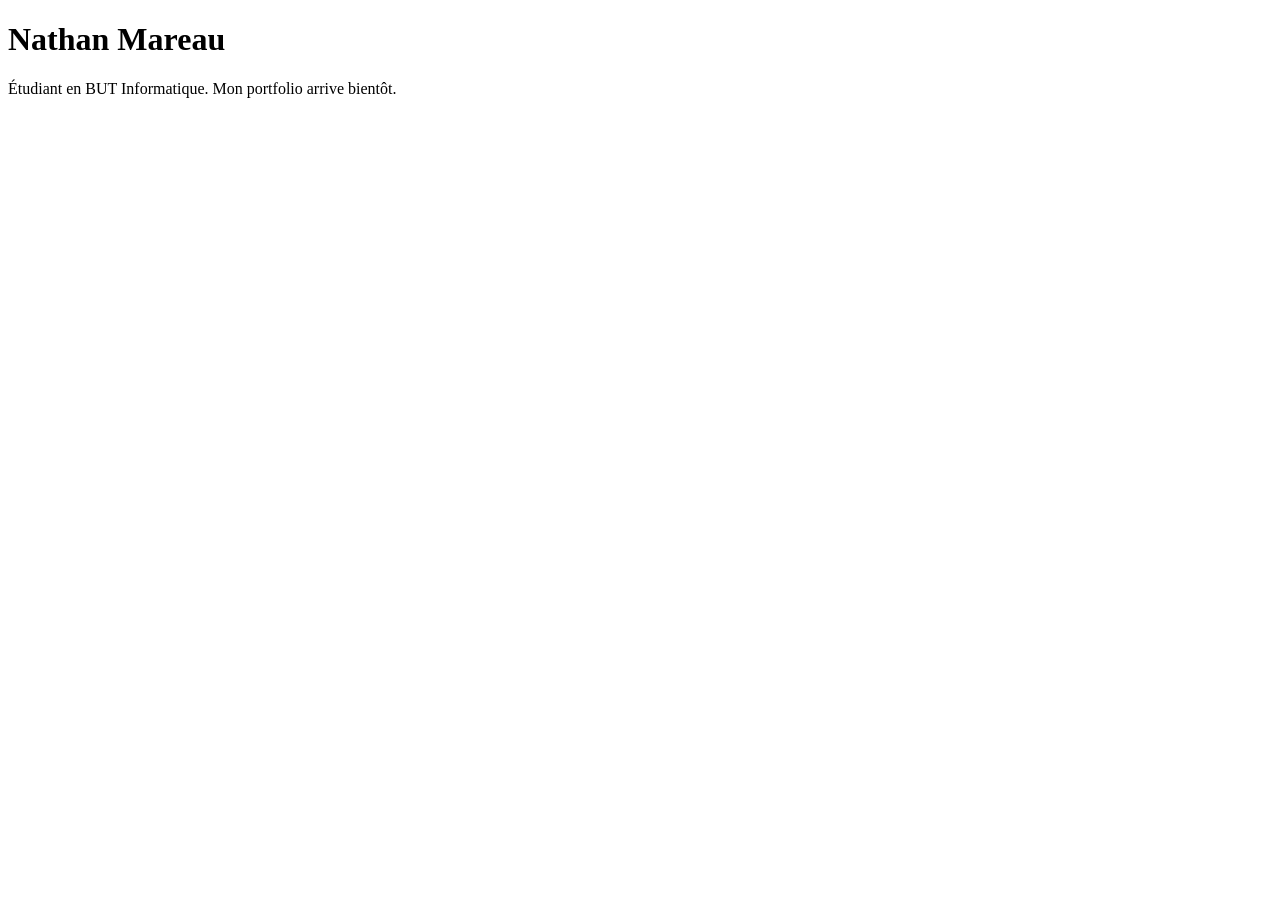
==== index.html @ bc5dae07 "Ajout de la page d'accueil" ====
<!DOCTYPE html>
<html lang="fr">
<head>
    <meta charset="UTF-8">
    <meta name="viewport" content="width=device-width, initial-scale=1.0">
    <title>Nathan Mareau - Portfolio</title>
</head>
<body>
<h1>Nathan Mareau</h1>
<p>Étudiant en BUT Informatique. Mon portfolio arrive bientôt.</p>
</body>
</html>
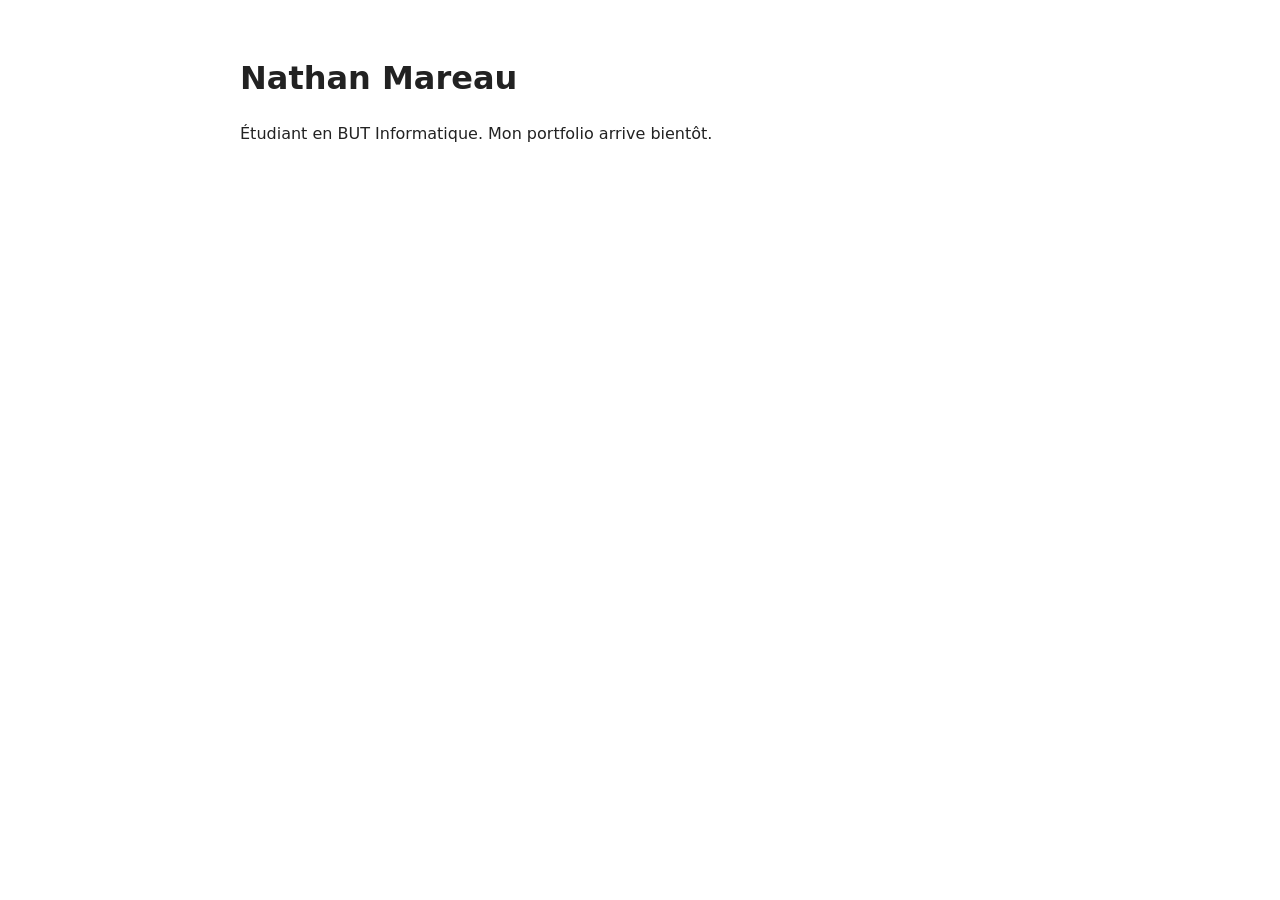
==== commit 34cd670b: "ajout du style" ====
--- a/index.html
+++ b/index.html
@@ -1,5 +1,6 @@
 <!DOCTYPE html>
 <html lang="fr">
+<link rel="stylesheet" href="style.css">
 <head>
     <meta charset="UTF-8">
     <meta name="viewport" content="width=device-width, initial-scale=1.0">
--- a/style.css
+++ b/style.css
@@ -0,0 +1,12 @@
+body {
+    font-family: system-ui, sans-serif;
+    max-width: 800px;
+    margin: 0 auto;
+    padding: 2rem;
+    line-height: 1.6;
+    color: #222;
+}
+
+h1 {
+    margin-bottom: 0.25rem;
+}
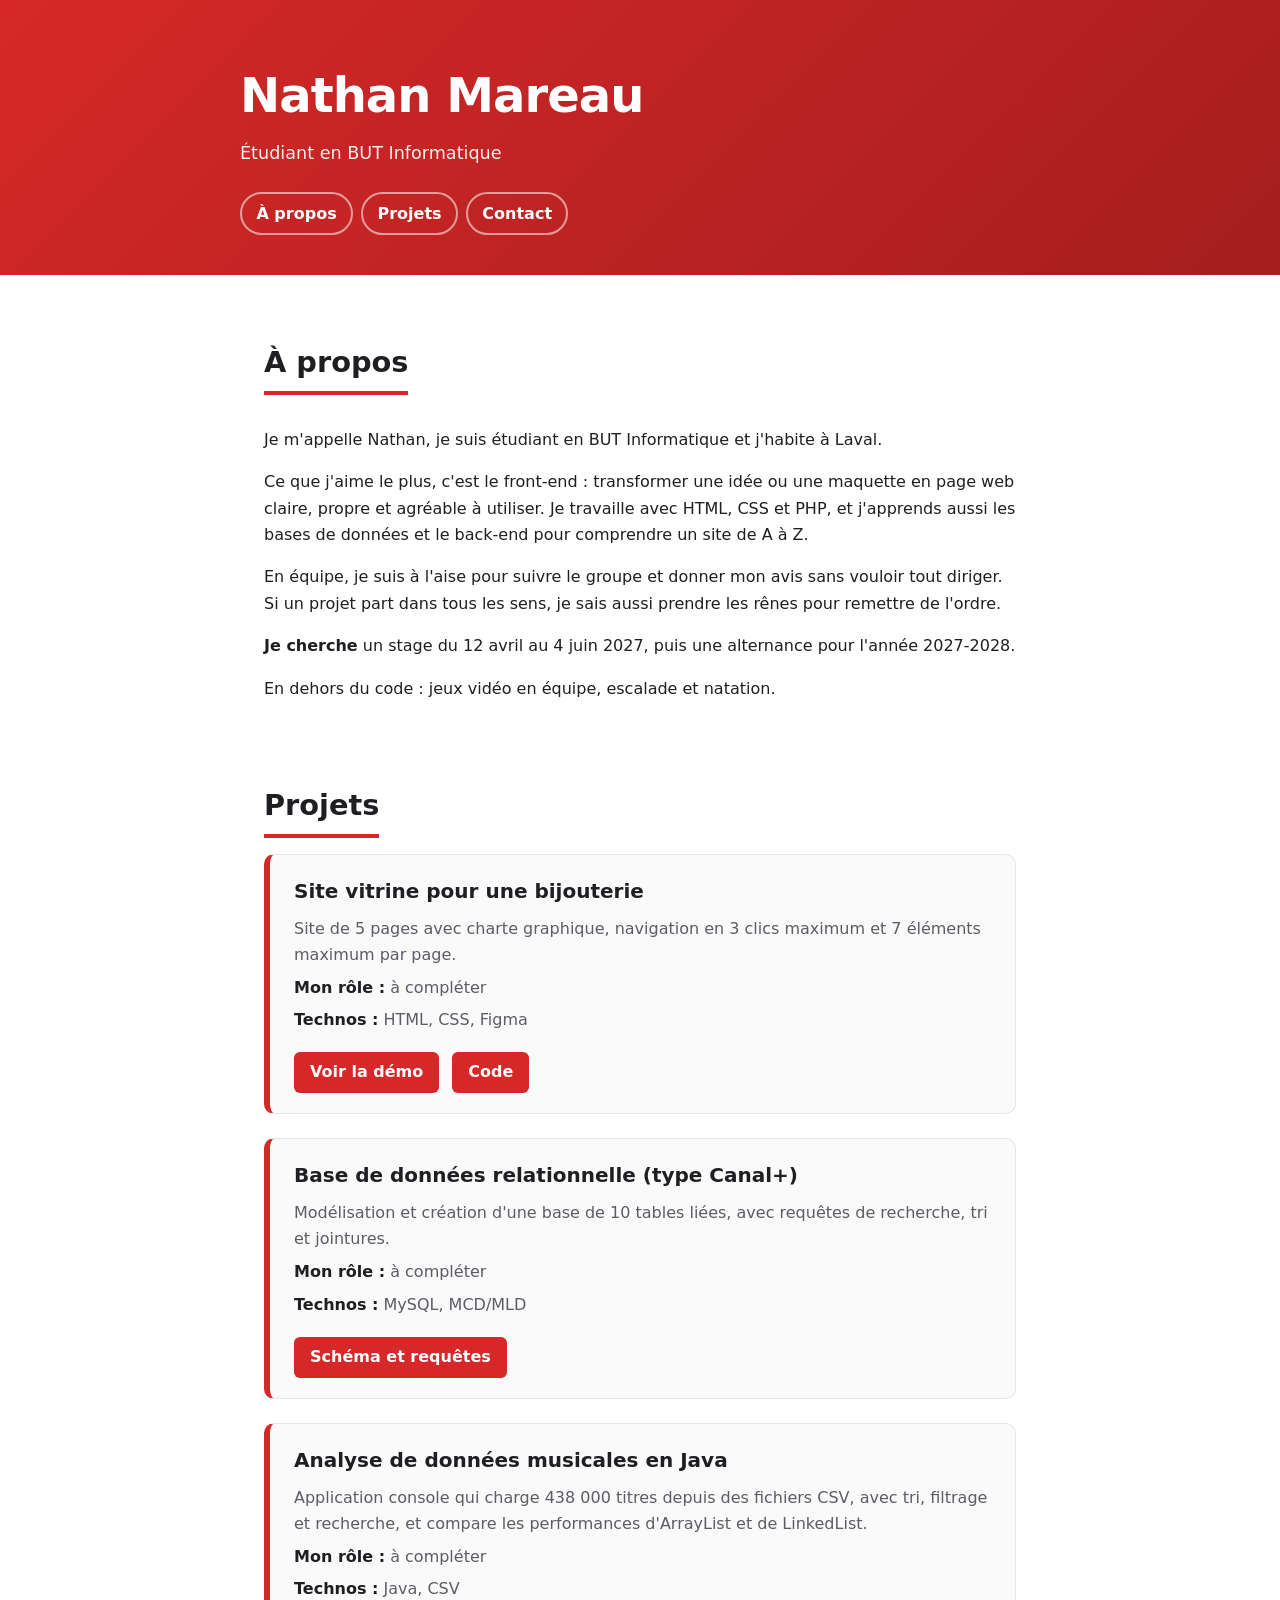
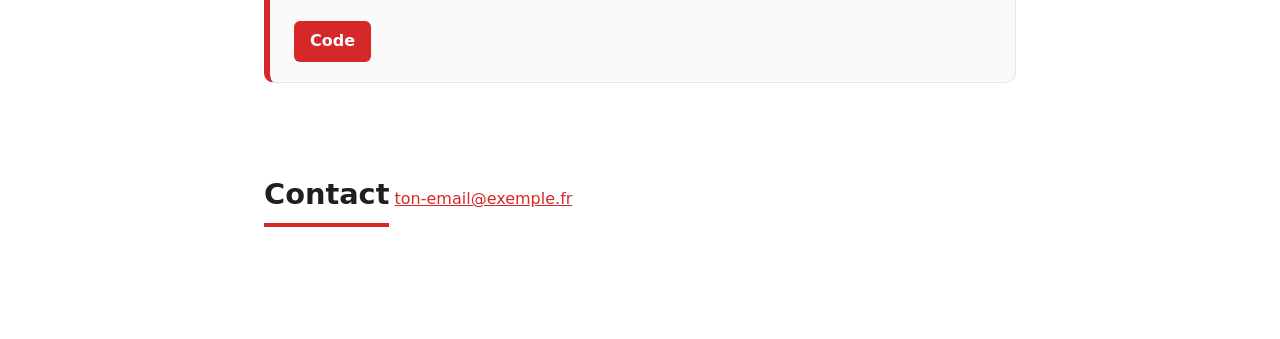
==== commit 8366bcc4: "renouveau de la page" ====
--- a/index.html
+++ b/index.html
@@ -7,7 +7,76 @@
     <title>Nathan Mareau - Portfolio</title>
 </head>
 <body>
-<h1>Nathan Mareau</h1>
-<p>Étudiant en BUT Informatique. Mon portfolio arrive bientôt.</p>
+<header>
+    <h1>Nathan Mareau</h1>
+    <p>Étudiant en BUT Informatique</p>
+    <nav>
+        <a href="#about">À propos</a>
+        <a href="#projets">Projets</a>
+        <a href="#contact">Contact</a>
+    </nav>
+</header>
+
+<main>
+    <section id="about">
+        <h2>À propos</h2>
+        <p>
+            Je m'appelle Nathan, je suis étudiant en BUT Informatique et j'habite
+            à Laval.
+        </p>
+        <p>
+            Ce que j'aime le plus, c'est le front-end : transformer une idée ou une
+            maquette en page web claire, propre et agréable à utiliser. Je travaille
+            avec HTML, CSS et PHP, et j'apprends aussi les bases de données et le
+            back-end pour comprendre un site de A à Z.
+        </p>
+        <p>
+            En équipe, je suis à l'aise pour suivre le groupe et donner mon avis sans
+            vouloir tout diriger. Si un projet part dans tous les sens, je sais aussi
+            prendre les rênes pour remettre de l'ordre.
+        </p>
+        <p>
+            <strong>Je cherche</strong> un stage du 12 avril au 4 juin 2027, puis une
+            alternance pour l'année 2027-2028.
+        </p>
+        <p>
+            En dehors du code : jeux vidéo en équipe, escalade et natation.
+        </p>
+    </section>
+
+    <section id="projets">
+        <h2>Projets</h2>
+
+        <article class="projet">
+            <h3>Site vitrine pour une bijouterie</h3>
+            <p>Site de 5 pages avec charte graphique, navigation en 3 clics maximum et 7 éléments maximum par page.</p>
+            <p><strong>Mon rôle :</strong> à compléter</p>
+            <p><strong>Technos :</strong> HTML, CSS, Figma</p>
+            <a href="LIEN_DEMO">Voir la démo</a>
+            <a href="LIEN_GITHUB">Code</a>
+        </article>
+
+        <article class="projet">
+            <h3>Base de données relationnelle (type Canal+)</h3>
+            <p>Modélisation et création d'une base de 10 tables liées, avec requêtes de recherche, tri et jointures.</p>
+            <p><strong>Mon rôle :</strong> à compléter</p>
+            <p><strong>Technos :</strong> MySQL, MCD/MLD</p>
+            <a href="LIEN_GITHUB">Schéma et requêtes</a>
+        </article>
+
+        <article class="projet">
+            <h3>Analyse de données musicales en Java</h3>
+            <p>Application console qui charge 438 000 titres depuis des fichiers CSV, avec tri, filtrage et recherche, et compare les performances d'ArrayList et de LinkedList.</p>
+            <p><strong>Mon rôle :</strong> à compléter</p>
+            <p><strong>Technos :</strong> Java, CSV</p>
+            <a href="LIEN_GITHUB">Code</a>
+        </article>
+    </section>
+
+    <section id="contact">
+        <h2>Contact</h2>
+        <a href="mailto:ton-email@exemple.fr">ton-email@exemple.fr</a>
+    </section>
+</main>
 </body>
 </html>
--- a/style.css
+++ b/style.css
@@ -1,12 +1,143 @@
+:root {
+    --rouge: #d62828;
+    --rouge-fonce: #a61e1e;
+    --rouge-clair: #fde8e8;
+    --texte: #1f1f23;
+    --texte-doux: #5c5c66;
+    --fond: #ffffff;
+    --fond-carte: #fafafa;
+    --bordure: #e5e5ea;
+}
+
+@media (prefers-color-scheme: dark) {
+    :root {
+        --rouge: #ef4444;
+        --rouge-fonce: #dc2626;
+        --rouge-clair: #3a1a1a;
+        --texte: #f2f2f5;
+        --texte-doux: #a8a8b3;
+        --fond: #141416;
+        --fond-carte: #1c1c20;
+        --bordure: #2e2e34;
+    }
+}
+
+* { box-sizing: border-box; }
+
+html { scroll-behavior: smooth; }
+
 body {
-    font-family: system-ui, sans-serif;
+    margin: 0;
+    font-family: system-ui, -apple-system, "Segoe UI", sans-serif;
+    line-height: 1.65;
+    color: var(--texte);
+    background: var(--fond);
+}
+
+/* ---------- En-tête ---------- */
+header {
+    background: linear-gradient(135deg, var(--rouge), var(--rouge-fonce));
+    color: #fff;
+    padding: 3.5rem max(1.5rem, calc((100% - 800px) / 2)) 2.5rem;
+}
+
+header h1 {
+    margin: 0 0 0.25rem;
+    font-size: clamp(2rem, 6vw, 3rem);
+    letter-spacing: -0.02em;
+}
+
+header p {
+    margin: 0 0 1.5rem;
+    font-size: 1.1rem;
+    opacity: 0.92;
+}
+
+nav { display: flex; flex-wrap: wrap; gap: 0.5rem; }
+
+nav a {
+    color: #fff;
+    text-decoration: none;
+    font-weight: 600;
+    padding: 0.4rem 0.9rem;
+    border: 2px solid rgba(255, 255, 255, 0.55);
+    border-radius: 999px;
+    transition: background 0.2s, color 0.2s;
+}
+
+nav a:hover,
+nav a:focus-visible {
+    background: #fff;
+    color: var(--rouge-fonce);
+}
+
+/* ---------- Contenu ---------- */
+main {
     max-width: 800px;
     margin: 0 auto;
-    padding: 2rem;
-    line-height: 1.6;
-    color: #222;
+    padding: 2rem 1.5rem 4rem;
 }
 
-h1 {
-    margin-bottom: 0.25rem;
+section { padding: 2rem 0; scroll-margin-top: 1rem; }
+
+h2 {
+    display: inline-block;
+    margin: 0 0 1rem;
+    font-size: 1.8rem;
+    padding-bottom: 0.25rem;
+    border-bottom: 4px solid var(--rouge);
+}
+
+h3 { margin: 0 0 0.5rem; font-size: 1.25rem; }
+
+a { color: var(--rouge); }
+a:hover { color: var(--rouge-fonce); }
+
+:focus-visible {
+    outline: 3px solid var(--rouge);
+    outline-offset: 3px;
+}
+
+/* ---------- Cartes projets ---------- */
+.projet {
+    background: var(--fond-carte);
+    border: 1px solid var(--bordure);
+    border-left: 6px solid var(--rouge);
+    border-radius: 10px;
+    padding: 1.25rem 1.5rem;
+    margin-bottom: 1.5rem;
+    transition: transform 0.2s, box-shadow 0.2s;
+}
+
+.projet:hover {
+    transform: translateY(-3px);
+    box-shadow: 0 8px 24px rgba(214, 40, 40, 0.15);
+}
+
+.projet p { margin: 0.4rem 0; color: var(--texte-doux); }
+.projet strong { color: var(--texte); }
+
+.projet a {
+    display: inline-block;
+    margin: 0.75rem 0.5rem 0 0;
+    padding: 0.45rem 1rem;
+    background: var(--rouge);
+    color: #fff;
+    text-decoration: none;
+    font-weight: 600;
+    border-radius: 6px;
+    transition: background 0.2s;
+}
+
+.projet a:hover { background: var(--rouge-fonce); color: #fff; }
+
+/* ---------- Mobile ---------- */
+@media (max-width: 480px) {
+    header { padding-top: 2.5rem; }
+    .projet { padding: 1rem; }
+}
+
+@media (prefers-reduced-motion: reduce) {
+    html { scroll-behavior: auto; }
+    * { transition: none !important; }
 }
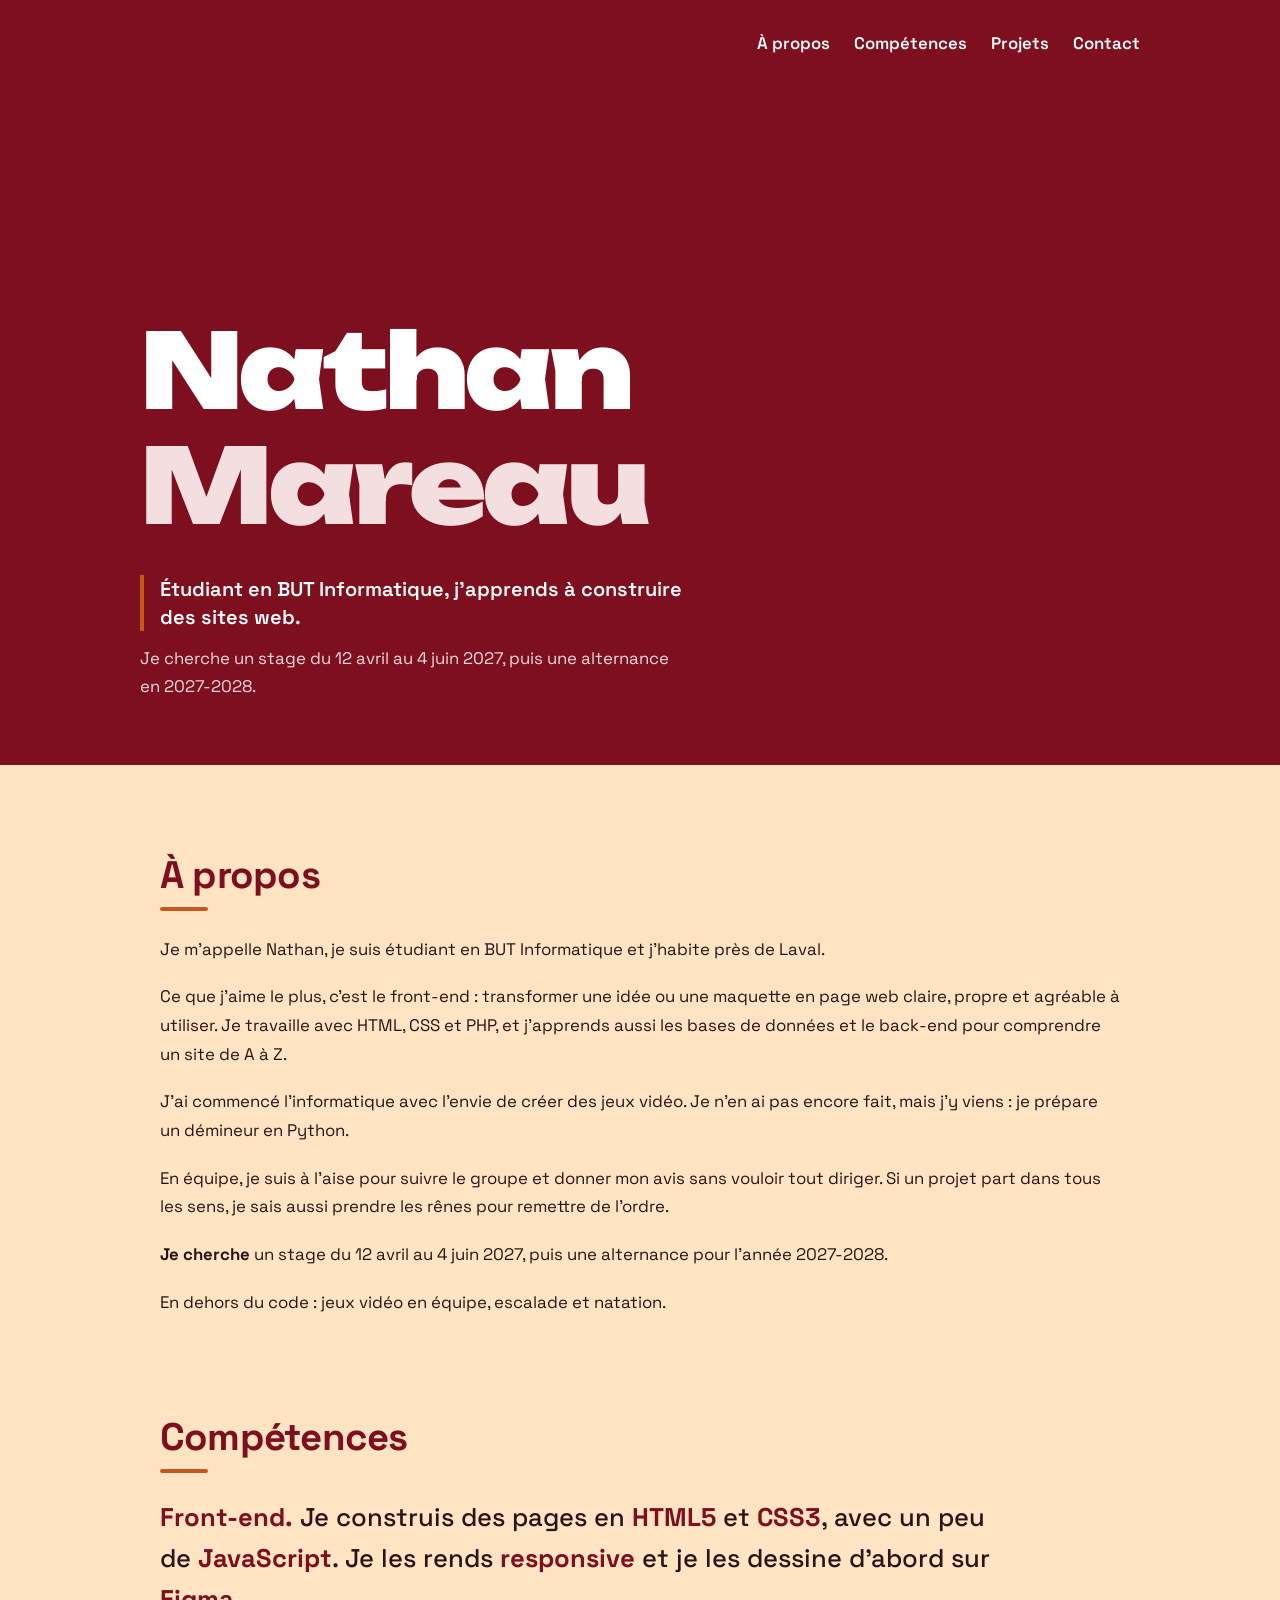
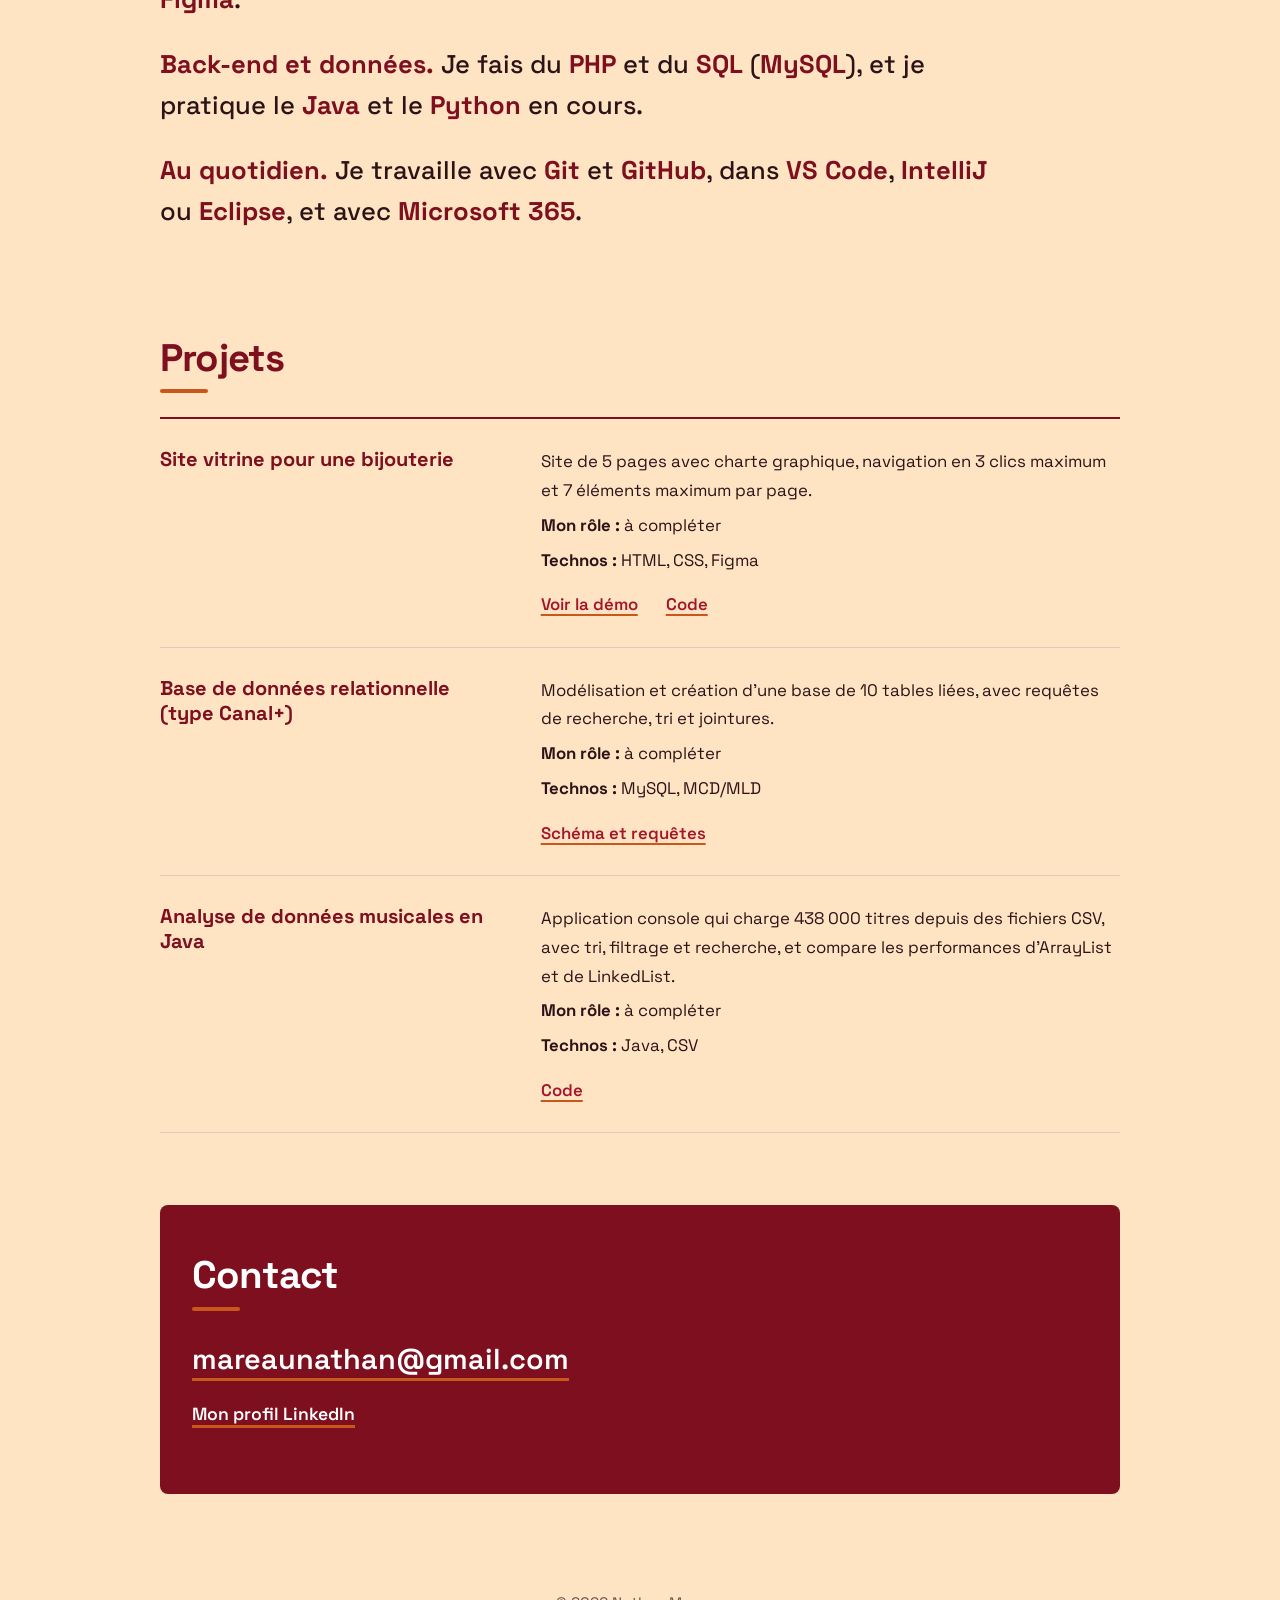
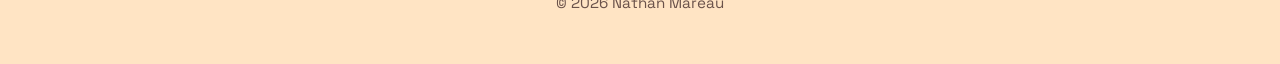
==== commit bb299fe6: "style ok" ====
--- a/index.html
+++ b/index.html
@@ -1,20 +1,33 @@
 <!DOCTYPE html>
 <html lang="fr">
-<link rel="stylesheet" href="style.css">
 <head>
     <meta charset="UTF-8">
     <meta name="viewport" content="width=device-width, initial-scale=1.0">
     <title>Nathan Mareau - Portfolio</title>
+    <meta name="description" content="Portfolio de Nathan Mareau, étudiant en BUT Informatique et futur intégrateur web.">
+    <link rel="preconnect" href="https://fonts.googleapis.com">
+    <link rel="preconnect" href="https://fonts.gstatic.com" crossorigin>
+    <link href="https://fonts.googleapis.com/css2?family=Space+Grotesk:wght@400;600;700&family=Unbounded:wght@900&display=swap" rel="stylesheet">
+    <link rel="stylesheet" href="style.css">
 </head>
 <body>
+<div class="xp" aria-hidden="true"></div>
+
 <header>
-    <h1>Nathan Mareau</h1>
-    <p>Étudiant en BUT Informatique</p>
     <nav>
         <a href="#about">À propos</a>
+        <a href="#competences">Compétences</a>
         <a href="#projets">Projets</a>
         <a href="#contact">Contact</a>
     </nav>
+    <div class="accueil">
+        <h1>
+            <span class="ligne"><span>Nathan</span></span>
+            <span class="ligne nom"><span>Mareau</span></span>
+        </h1>
+        <p class="metier">Étudiant en BUT Informatique, j'apprends à construire des sites web.</p>
+        <p class="cherche">Je cherche un stage du 12 avril au 4 juin 2027, puis une alternance en 2027-2028.</p>
+    </div>
 </header>
 
 <main>
@@ -22,13 +35,17 @@
         <h2>À propos</h2>
         <p>
             Je m'appelle Nathan, je suis étudiant en BUT Informatique et j'habite
-            à Laval.
+            près de Laval.
         </p>
         <p>
             Ce que j'aime le plus, c'est le front-end : transformer une idée ou une
             maquette en page web claire, propre et agréable à utiliser. Je travaille
             avec HTML, CSS et PHP, et j'apprends aussi les bases de données et le
             back-end pour comprendre un site de A à Z.
+        </p>
+        <p>
+            J'ai commencé l'informatique avec l'envie de créer des jeux vidéo. Je n'en
+            ai pas encore fait, mais j'y viens : je prépare un démineur en Python.
         </p>
         <p>
             En équipe, je suis à l'aise pour suivre le groupe et donner mon avis sans
@@ -39,44 +56,63 @@
             <strong>Je cherche</strong> un stage du 12 avril au 4 juin 2027, puis une
             alternance pour l'année 2027-2028.
         </p>
-        <p>
-            En dehors du code : jeux vidéo en équipe, escalade et natation.
-        </p>
+        <p>En dehors du code : jeux vidéo en équipe, escalade et natation.</p>
+    </section>
+
+    <section id="competences">
+        <h2>Compétences</h2>
+        <div class="competences">
+            <p><strong>Front-end.</strong> Je construis des pages en <strong>HTML5</strong> et <strong>CSS3</strong>, avec un peu de <strong>JavaScript</strong>. Je les rends <strong>responsive</strong> et je les dessine d'abord sur <strong>Figma</strong>.</p>
+            <p><strong>Back-end et données.</strong> Je fais du <strong>PHP</strong> et du <strong>SQL</strong> (<strong>MySQL</strong>), et je pratique le <strong>Java</strong> et le <strong>Python</strong> en cours.</p>
+            <p><strong>Au quotidien.</strong> Je travaille avec <strong>Git</strong> et <strong>GitHub</strong>, dans <strong>VS Code</strong>, <strong>IntelliJ</strong> ou <strong>Eclipse</strong>, et avec <strong>Microsoft 365</strong>.</p>
+        </div>
     </section>
 
     <section id="projets">
         <h2>Projets</h2>
+        <div class="grille">
+            <article class="projet">
+                <h3>Site vitrine pour une bijouterie</h3>
+                <p>Site de 5 pages avec charte graphique, navigation en 3 clics maximum et 7 éléments maximum par page.</p>
+                <p><strong>Mon rôle :</strong> à compléter</p>
+                <p><strong>Technos :</strong> HTML, CSS, Figma</p>
+                <div class="liens">
+                    <a href="LIEN_DEMO">Voir la démo</a>
+                    <a href="LIEN_GITHUB">Code</a>
+                </div>
+            </article>
 
-        <article class="projet">
-            <h3>Site vitrine pour une bijouterie</h3>
-            <p>Site de 5 pages avec charte graphique, navigation en 3 clics maximum et 7 éléments maximum par page.</p>
-            <p><strong>Mon rôle :</strong> à compléter</p>
-            <p><strong>Technos :</strong> HTML, CSS, Figma</p>
-            <a href="LIEN_DEMO">Voir la démo</a>
-            <a href="LIEN_GITHUB">Code</a>
-        </article>
+            <article class="projet">
+                <h3>Base de données relationnelle (type Canal+)</h3>
+                <p>Modélisation et création d'une base de 10 tables liées, avec requêtes de recherche, tri et jointures.</p>
+                <p><strong>Mon rôle :</strong> à compléter</p>
+                <p><strong>Technos :</strong> MySQL, MCD/MLD</p>
+                <div class="liens">
+                    <a href="LIEN_GITHUB">Schéma et requêtes</a>
+                </div>
+            </article>
 
-        <article class="projet">
-            <h3>Base de données relationnelle (type Canal+)</h3>
-            <p>Modélisation et création d'une base de 10 tables liées, avec requêtes de recherche, tri et jointures.</p>
-            <p><strong>Mon rôle :</strong> à compléter</p>
-            <p><strong>Technos :</strong> MySQL, MCD/MLD</p>
-            <a href="LIEN_GITHUB">Schéma et requêtes</a>
-        </article>
-
-        <article class="projet">
-            <h3>Analyse de données musicales en Java</h3>
-            <p>Application console qui charge 438 000 titres depuis des fichiers CSV, avec tri, filtrage et recherche, et compare les performances d'ArrayList et de LinkedList.</p>
-            <p><strong>Mon rôle :</strong> à compléter</p>
-            <p><strong>Technos :</strong> Java, CSV</p>
-            <a href="LIEN_GITHUB">Code</a>
-        </article>
+            <article class="projet">
+                <h3>Analyse de données musicales en Java</h3>
+                <p>Application console qui charge 438 000 titres depuis des fichiers CSV, avec tri, filtrage et recherche, et compare les performances d'ArrayList et de LinkedList.</p>
+                <p><strong>Mon rôle :</strong> à compléter</p>
+                <p><strong>Technos :</strong> Java, CSV</p>
+                <div class="liens">
+                    <a href="LIEN_GITHUB">Code</a>
+                </div>
+            </article>
+        </div>
     </section>
 
     <section id="contact">
         <h2>Contact</h2>
-        <a href="mailto:ton-email@exemple.fr">ton-email@exemple.fr</a>
+        <p><a href="mailto:mareaunathan@gmail.com">mareaunathan@gmail.com</a></p>
+        <p class="reseau"><a href="https://www.linkedin.com/in/TON-PROFIL">Mon profil LinkedIn</a></p>
     </section>
 </main>
+
+<footer>© 2026 Nathan Mareau</footer>
+
+<script src="script.js"></script>
 </body>
 </html>
--- a/style.css
+++ b/style.css
@@ -1,143 +1,164 @@
 :root {
-    --rouge: #d62828;
-    --rouge-fonce: #a61e1e;
-    --rouge-clair: #fde8e8;
-    --texte: #1f1f23;
-    --texte-doux: #5c5c66;
-    --fond: #ffffff;
-    --fond-carte: #fafafa;
-    --bordure: #e5e5ea;
+    --bordeaux: #7d0f1f;
+    --rouge: #a3162a;
+    --orange: #c8571b;
+    --rose: #f4dfe0;
+    --surlignage: rgba(163, 22, 42, 0.18);
+    --pale: #fbf3f3;
+    --texte: #2b1417;
+    --ligne: #e2c8b6;
+    --titre: "Unbounded", "Arial Black", system-ui, sans-serif;
+    --corps: "Space Grotesk", system-ui, sans-serif;
 }
 
-@media (prefers-color-scheme: dark) {
-    :root {
-        --rouge: #ef4444;
-        --rouge-fonce: #dc2626;
-        --rouge-clair: #3a1a1a;
-        --texte: #f2f2f5;
-        --texte-doux: #a8a8b3;
-        --fond: #141416;
-        --fond-carte: #1c1c20;
-        --bordure: #2e2e34;
-    }
-}
-
-* { box-sizing: border-box; }
+* { box-sizing: border-box; margin: 0; padding: 0; }
 
 html { scroll-behavior: smooth; }
 
 body {
-    margin: 0;
-    font-family: system-ui, -apple-system, "Segoe UI", sans-serif;
-    line-height: 1.65;
+    font-family: var(--corps);
+    font-size: 1.05rem;
+    line-height: 1.7;
     color: var(--texte);
-    background: var(--fond);
+    background: bisque;
 }
 
-/* ---------- En-tête ---------- */
-header {
-    background: linear-gradient(135deg, var(--rouge), var(--rouge-fonce));
-    color: #fff;
-    padding: 3.5rem max(1.5rem, calc((100% - 800px) / 2)) 2.5rem;
+a { color: var(--rouge); font-weight: 600; }
+
+:focus-visible { outline: 3px solid var(--rouge); outline-offset: 3px; }
+header :focus-visible, #contact :focus-visible { outline-color: #fff; }
+
+.xp {
+    position: fixed; top: 0; left: 0; z-index: 20;
+    height: 4px; width: 0;
+    background: var(--orange);
 }
 
-header h1 {
-    margin: 0 0 0.25rem;
-    font-size: clamp(2rem, 6vw, 3rem);
-    letter-spacing: -0.02em;
+/* En-tête */
+header {
+    min-height: 85svh;
+    display: flex; flex-direction: column;
+    padding: 1.5rem max(1.25rem, calc((100% - 1000px) / 2)) 4rem;
+    background: var(--bordeaux);
+    color: #fff;
 }
 
-header p {
-    margin: 0 0 1.5rem;
-    font-size: 1.1rem;
-    opacity: 0.92;
+nav { display: flex; flex-wrap: wrap; justify-content: flex-end; gap: 1.5rem; }
+
+header nav a {
+    color: #fff; text-decoration: none; font-weight: 600;
+    padding: 0.3rem 0;
+    border-bottom: 2px solid transparent;
+    transition: border-color 0.2s;
+}
+header nav a:hover { border-bottom-color: var(--orange); }
+
+.accueil { margin-top: auto; }
+
+h1 {
+    font-family: var(--titre); font-weight: 900;
+    font-size: clamp(2.6rem, 10vw, 6.5rem);
+    line-height: 1; letter-spacing: -0.04em;
+    margin-bottom: 1.75rem;
+}
+.ligne { display: block; overflow: hidden; padding-bottom: 0.1em; }
+.ligne span { display: block; animation: monte 0.9s cubic-bezier(0.2, 0.8, 0.2, 1) both; }
+.nom span { color: var(--rose); animation-delay: 0.15s; }
+@keyframes monte { from { transform: translateY(105%); } }
+
+.metier, .cherche { max-width: 34rem; animation: apparait 0.8s 0.6s both; }
+.metier {
+    font-size: 1.25rem; font-weight: 600; line-height: 1.4;
+    padding-left: 1rem; border-left: 4px solid var(--orange);
+}
+.cherche { margin-top: 0.8rem; opacity: 0.85; }
+@keyframes apparait { from { opacity: 0; transform: translateY(10px); } }
+
+/* Contenu */
+main { max-width: 1000px; margin: 0 auto; padding: 3rem 1.25rem 2rem; }
+section { padding: 2.5rem 0; }
+
+h2 {
+    font-weight: 700;
+    font-size: clamp(1.8rem, 4.5vw, 2.4rem);
+    line-height: 1.15; letter-spacing: -0.02em;
+    color: var(--bordeaux);
+    margin-bottom: 1.5rem;
+}
+h2::after {
+    content: ""; display: block; width: 3rem; height: 4px; margin-top: 0.6rem;
+    border-radius: 2px; background: var(--orange);
 }
 
-nav { display: flex; flex-wrap: wrap; gap: 0.5rem; }
+#about p { max-width: 60rem; margin-bottom: 1.2rem; weight: 30px }
+/*#about p:first-of-type { font-size: 1.3rem; font-weight: 600; line-height: 1.5; }*/
+/*#about strong { box-shadow: inset 0 -0.4em 0 var(--surlignage); }*/
 
-nav a {
-    color: #fff;
-    text-decoration: none;
-    font-weight: 600;
-    padding: 0.4rem 0.9rem;
-    border: 2px solid rgba(255, 255, 255, 0.55);
-    border-radius: 999px;
-    transition: background 0.2s, color 0.2s;
+/* Compétences : trois phrases */
+.competences { max-width: 53rem; }
+.competences p {
+    font-size: clamp(1.2rem, 2.6vw, 1.6rem);
+    font-weight: 500; line-height: 1.6;
+    margin-bottom: 1.5rem;
+}
+.competences strong {
+    color: var(--bordeaux); font-weight: 700;
 }
 
-nav a:hover,
-nav a:focus-visible {
-    background: #fff;
-    color: var(--rouge-fonce);
+/* Projets : une liste en lignes, sans boîtes */
+.grille { border-top: 2px solid var(--bordeaux); }
+.projet {
+    display: grid; gap: 0.4rem 2.5rem;
+    grid-template-columns: minmax(0, 1fr) minmax(0, 1.7fr);
+    padding: 1.75rem 0;
+    border-bottom: 1px solid var(--ligne);
+}
+.projet h3 {
+    grid-column: 1; grid-row: 1 / span 4;
+    font-size: 1.25rem; line-height: 1.25; color: var(--bordeaux);
+    transition: color 0.2s;
+}
+.projet:hover h3 { color: var(--rouge); }
+.projet p, .liens { grid-column: 2; margin: 0; }
+.liens { margin-top: 0.6rem; }
+.liens a {
+    margin-right: 1.5rem;
+    text-decoration: underline; text-decoration-thickness: 2px;
+    text-underline-offset: 0.25em; text-decoration-color: var(--orange);
+}
+.liens a:hover { color: var(--bordeaux); }
+
+/* Contact */
+#contact {
+    margin: 2rem 0; padding: 3rem 2rem;
+    background: var(--bordeaux); color: #fff;
+    border-radius: 8px;
+}
+#contact h2 { color: #fff; }
+#contact p { margin-bottom: 1rem; }
+#contact a {
+    color: #fff; font-size: clamp(1.1rem, 4vw, 1.8rem);
+    word-break: break-word;
+    text-decoration: underline; text-decoration-thickness: 3px;
+    text-underline-offset: 0.3em; text-decoration-color: var(--orange);
+}
+#contact .reseau a { font-size: 1.1rem; }
+
+footer { text-align: center; padding: 2rem 1rem 3rem; font-size: 0.95rem; opacity: 0.7; }
+
+@media (max-width: 560px) {
+    nav { justify-content: flex-start; gap: 1rem; }
+    header { padding-bottom: 3rem; }
+    #contact { padding: 2.5rem 1.25rem; }
 }
 
-/* ---------- Contenu ---------- */
-main {
-    max-width: 800px;
-    margin: 0 auto;
-    padding: 2rem 1.5rem 4rem;
-}
-
-section { padding: 2rem 0; scroll-margin-top: 1rem; }
-
-h2 {
-    display: inline-block;
-    margin: 0 0 1rem;
-    font-size: 1.8rem;
-    padding-bottom: 0.25rem;
-    border-bottom: 4px solid var(--rouge);
-}
-
-h3 { margin: 0 0 0.5rem; font-size: 1.25rem; }
-
-a { color: var(--rouge); }
-a:hover { color: var(--rouge-fonce); }
-
-:focus-visible {
-    outline: 3px solid var(--rouge);
-    outline-offset: 3px;
-}
-
-/* ---------- Cartes projets ---------- */
-.projet {
-    background: var(--fond-carte);
-    border: 1px solid var(--bordure);
-    border-left: 6px solid var(--rouge);
-    border-radius: 10px;
-    padding: 1.25rem 1.5rem;
-    margin-bottom: 1.5rem;
-    transition: transform 0.2s, box-shadow 0.2s;
-}
-
-.projet:hover {
-    transform: translateY(-3px);
-    box-shadow: 0 8px 24px rgba(214, 40, 40, 0.15);
-}
-
-.projet p { margin: 0.4rem 0; color: var(--texte-doux); }
-.projet strong { color: var(--texte); }
-
-.projet a {
-    display: inline-block;
-    margin: 0.75rem 0.5rem 0 0;
-    padding: 0.45rem 1rem;
-    background: var(--rouge);
-    color: #fff;
-    text-decoration: none;
-    font-weight: 600;
-    border-radius: 6px;
-    transition: background 0.2s;
-}
-
-.projet a:hover { background: var(--rouge-fonce); color: #fff; }
-
-/* ---------- Mobile ---------- */
-@media (max-width: 480px) {
-    header { padding-top: 2.5rem; }
-    .projet { padding: 1rem; }
+@media (max-width: 700px) {
+    .projet { grid-template-columns: 1fr; }
+    .projet h3 { grid-row: auto; }
+    .projet h3, .projet p, .liens { grid-column: 1; }
 }
 
 @media (prefers-reduced-motion: reduce) {
+    *, *::before, *::after { animation: none !important; transition: none !important; }
     html { scroll-behavior: auto; }
-    * { transition: none !important; }
 }
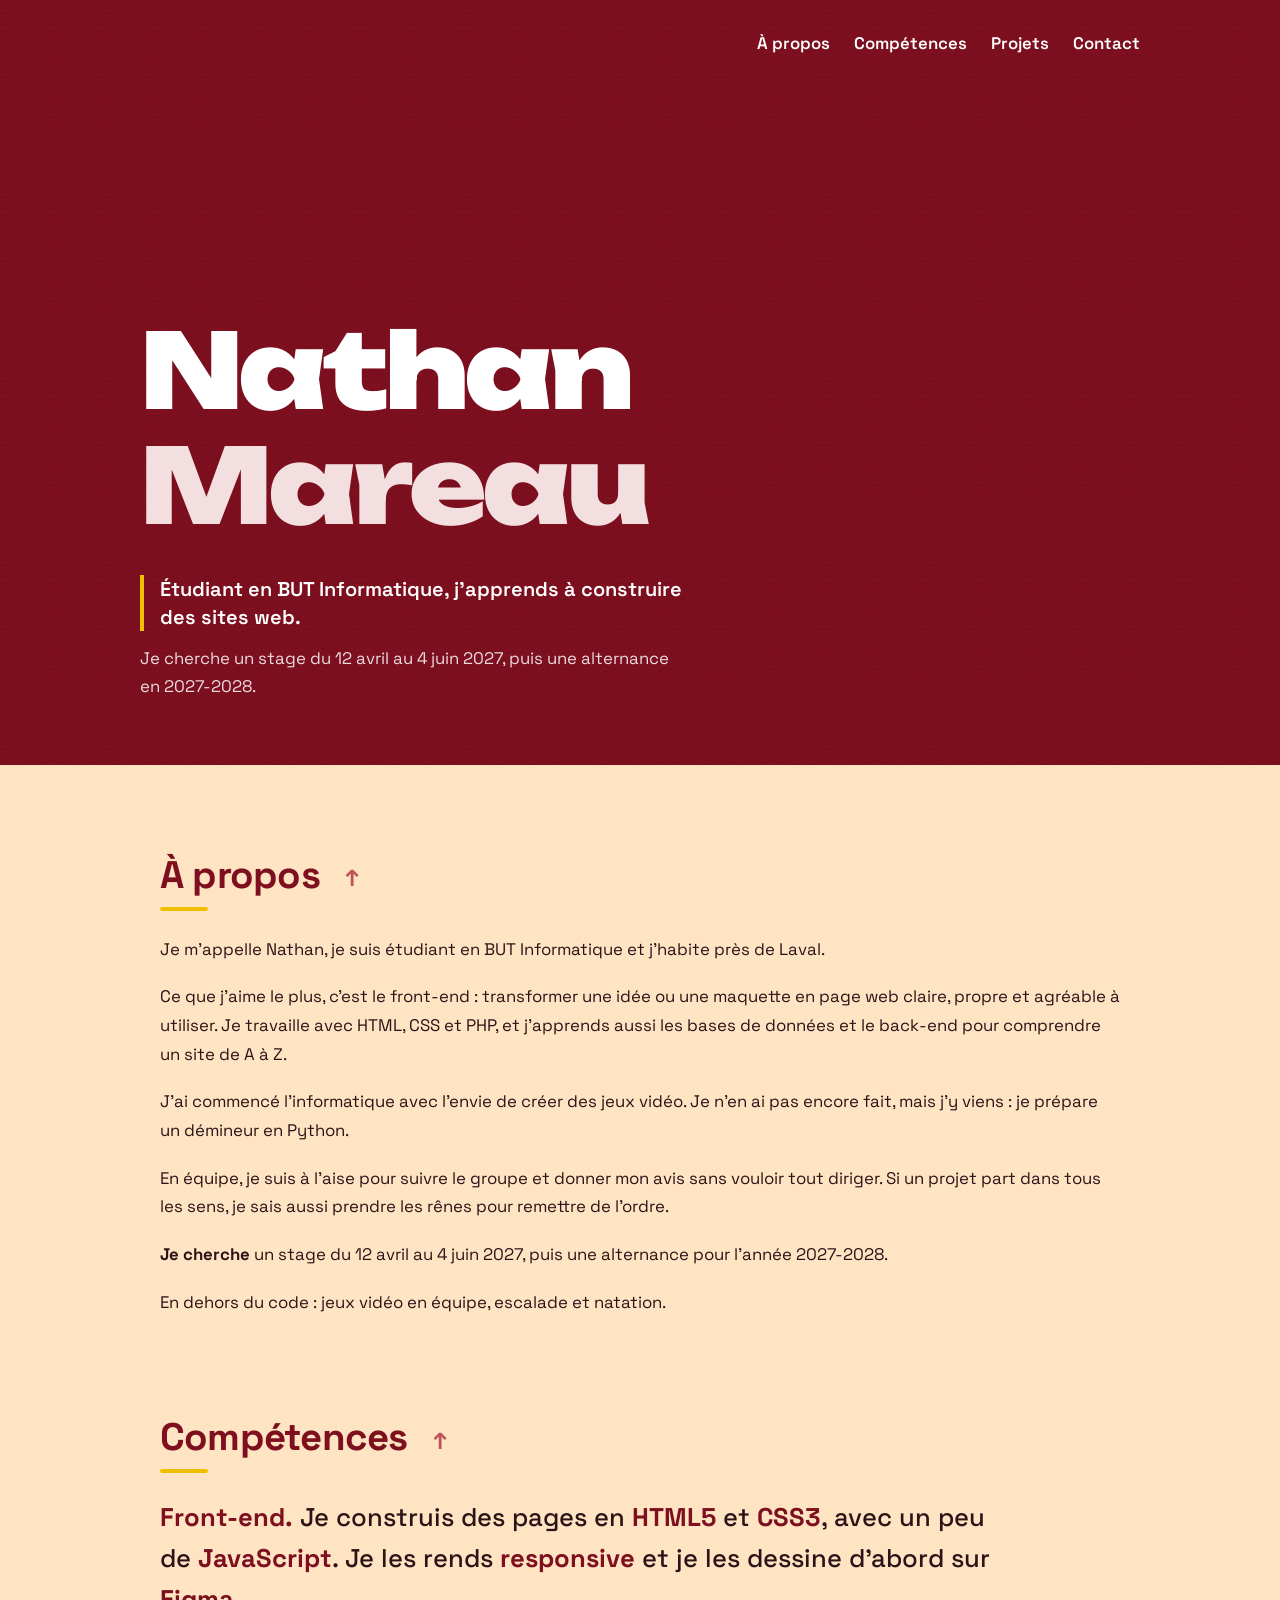
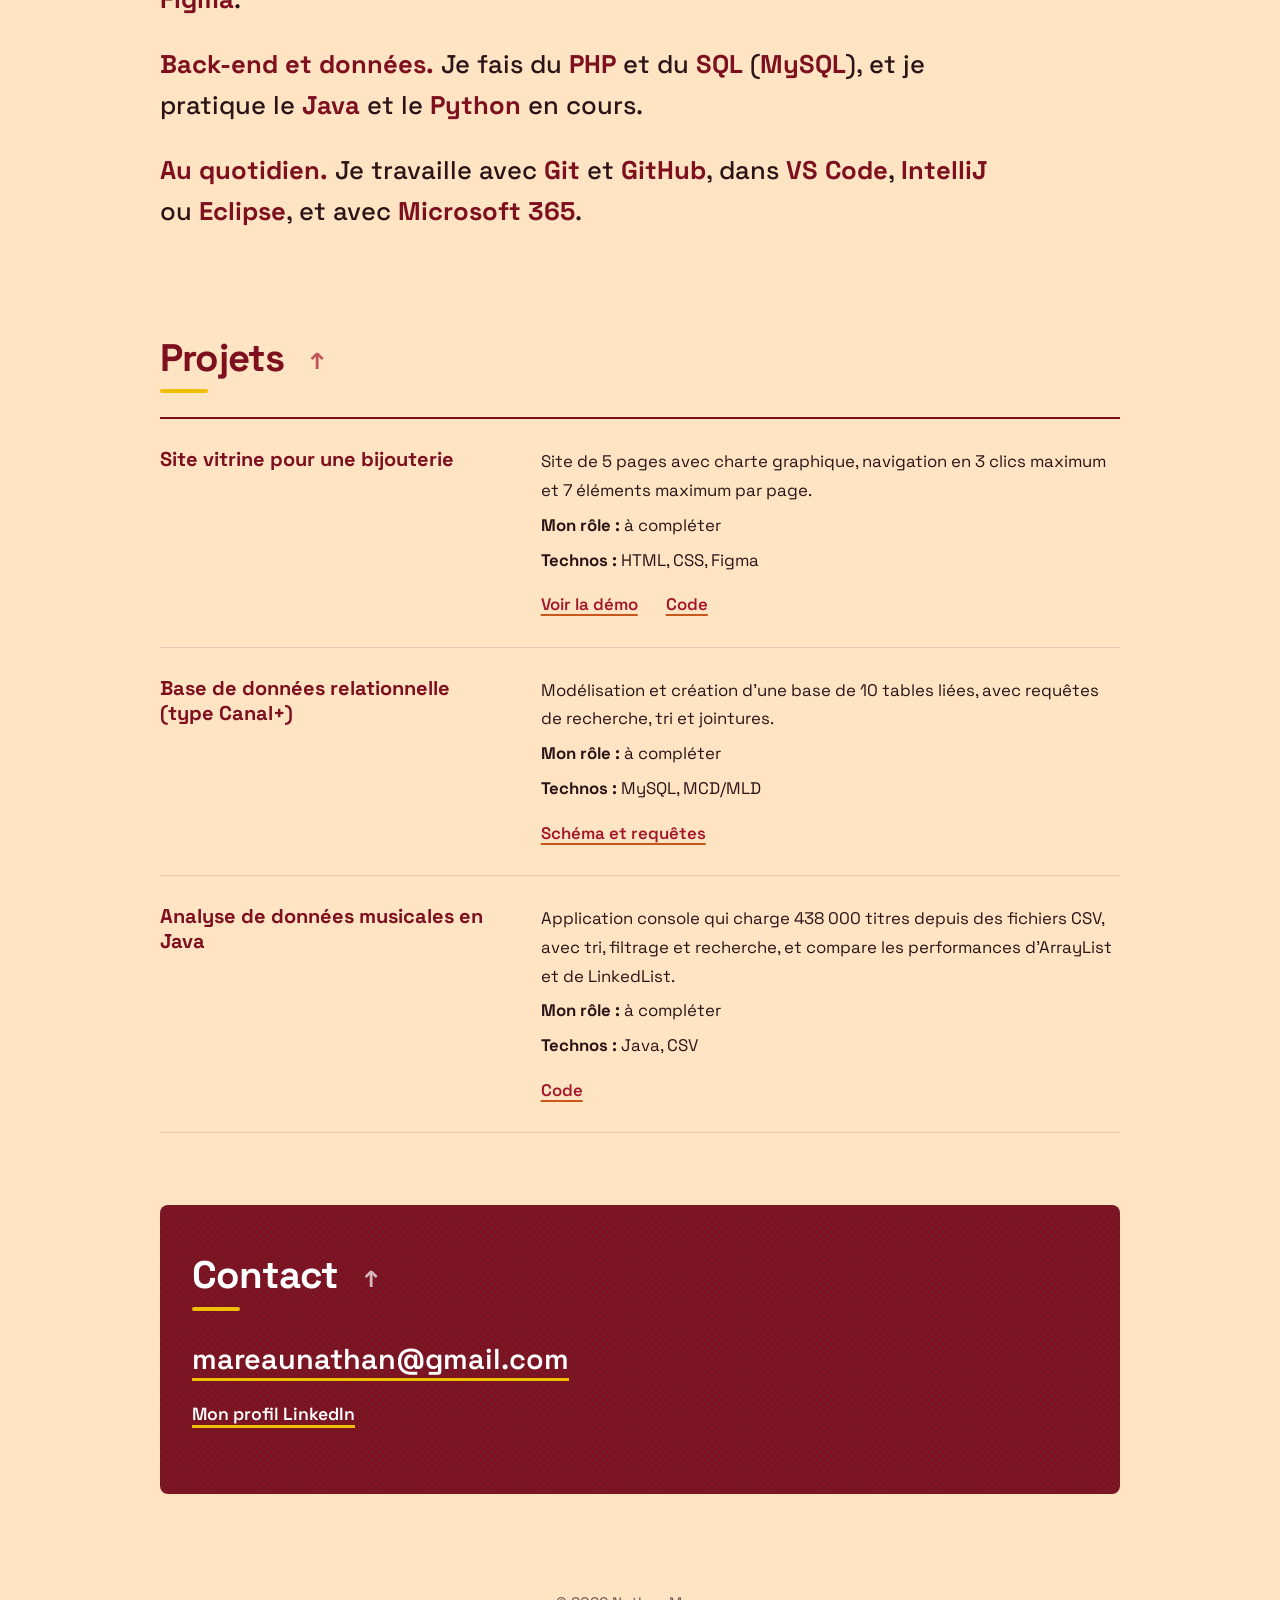
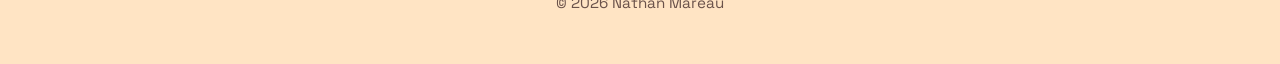
==== commit abcae825: "fleche de monter et textures" ====
--- a/index.html
+++ b/index.html
@@ -32,7 +32,7 @@
 
 <main>
     <section id="about">
-        <h2>À propos</h2>
+        <h2>À propos<a class="haut" href="#" aria-label="Revenir en haut de la page"></a></h2>
         <p>
             Je m'appelle Nathan, je suis étudiant en BUT Informatique et j'habite
             près de Laval.
@@ -60,7 +60,7 @@
     </section>
 
     <section id="competences">
-        <h2>Compétences</h2>
+        <h2>Compétences<a class="haut" href="#" aria-label="Revenir en haut de la page"></a></h2>
         <div class="competences">
             <p><strong>Front-end.</strong> Je construis des pages en <strong>HTML5</strong> et <strong>CSS3</strong>, avec un peu de <strong>JavaScript</strong>. Je les rends <strong>responsive</strong> et je les dessine d'abord sur <strong>Figma</strong>.</p>
             <p><strong>Back-end et données.</strong> Je fais du <strong>PHP</strong> et du <strong>SQL</strong> (<strong>MySQL</strong>), et je pratique le <strong>Java</strong> et le <strong>Python</strong> en cours.</p>
@@ -69,7 +69,7 @@
     </section>
 
     <section id="projets">
-        <h2>Projets</h2>
+        <h2>Projets<a class="haut" href="#" aria-label="Revenir en haut de la page"></a></h2>
         <div class="grille">
             <article class="projet">
                 <h3>Site vitrine pour une bijouterie</h3>
@@ -105,7 +105,7 @@
     </section>
 
     <section id="contact">
-        <h2>Contact</h2>
+        <h2>Contact<a class="haut" href="#" aria-label="Revenir en haut de la page"></a></h2>
         <p><a href="mailto:mareaunathan@gmail.com">mareaunathan@gmail.com</a></p>
         <p class="reseau"><a href="https://www.linkedin.com/in/TON-PROFIL">Mon profil LinkedIn</a></p>
     </section>
--- a/style.css
+++ b/style.css
@@ -1,6 +1,7 @@
 :root {
     --bordeaux: #7d0f1f;
     --rouge: #a3162a;
+    --or: #efbf04;
     --orange: #c8571b;
     --rose: #f4dfe0;
     --surlignage: rgba(163, 22, 42, 0.18);
@@ -39,7 +40,8 @@
     min-height: 85svh;
     display: flex; flex-direction: column;
     padding: 1.5rem max(1.25rem, calc((100% - 1000px) / 2)) 4rem;
-    background: var(--bordeaux);
+    background-color: #7d0f1f;
+    background-image: url("arches.png");
     color: #fff;
 }
 
@@ -51,7 +53,7 @@
     border-bottom: 2px solid transparent;
     transition: border-color 0.2s;
 }
-header nav a:hover { border-bottom-color: var(--orange); }
+header nav a:hover { border-bottom-color: var(--or); }
 
 .accueil { margin-top: auto; }
 
@@ -69,7 +71,7 @@
 .metier, .cherche { max-width: 34rem; animation: apparait 0.8s 0.6s both; }
 .metier {
     font-size: 1.25rem; font-weight: 600; line-height: 1.4;
-    padding-left: 1rem; border-left: 4px solid var(--orange);
+    padding-left: 1rem; border-left: 4px solid var(--or);
 }
 .cherche { margin-top: 0.8rem; opacity: 0.85; }
 @keyframes apparait { from { opacity: 0; transform: translateY(10px); } }
@@ -87,7 +89,25 @@
 }
 h2::after {
     content: ""; display: block; width: 3rem; height: 4px; margin-top: 0.6rem;
-    border-radius: 2px; background: var(--orange);
+    border-radius: 2px; background: var(--or);
+}
+
+.haut {
+    display: inline-block;
+    margin-left: 0.5rem;
+    font-size: 0.6em;
+    font-weight: 700;
+    text-decoration: none;
+    vertical-align: middle;
+    opacity: 0.7;
+    transition: transform 0.2s, opacity 0.2s;
+}
+.haut:hover { transform: translateY(-4px); opacity: 1; }
+
+/* Dans le bloc Contact (fond bordeaux), la règle "#contact a" s'applique aussi à la flèche : on la corrige */
+#contact .haut {
+    font-size: 0.6em;
+    text-decoration: none;
 }
 
 #about p { max-width: 60rem; margin-bottom: 1.2rem; weight: 30px }
@@ -131,7 +151,8 @@
 /* Contact */
 #contact {
     margin: 2rem 0; padding: 3rem 2rem;
-    background: var(--bordeaux); color: #fff;
+    background-color: #7d0f1f;
+    background-image: url("dark-dotted-2.png"); color: #fff;
     border-radius: 8px;
 }
 #contact h2 { color: #fff; }
@@ -140,7 +161,7 @@
     color: #fff; font-size: clamp(1.1rem, 4vw, 1.8rem);
     word-break: break-word;
     text-decoration: underline; text-decoration-thickness: 3px;
-    text-underline-offset: 0.3em; text-decoration-color: var(--orange);
+    text-underline-offset: 0.3em; text-decoration-color: var(--or);
 }
 #contact .reseau a { font-size: 1.1rem; }
 
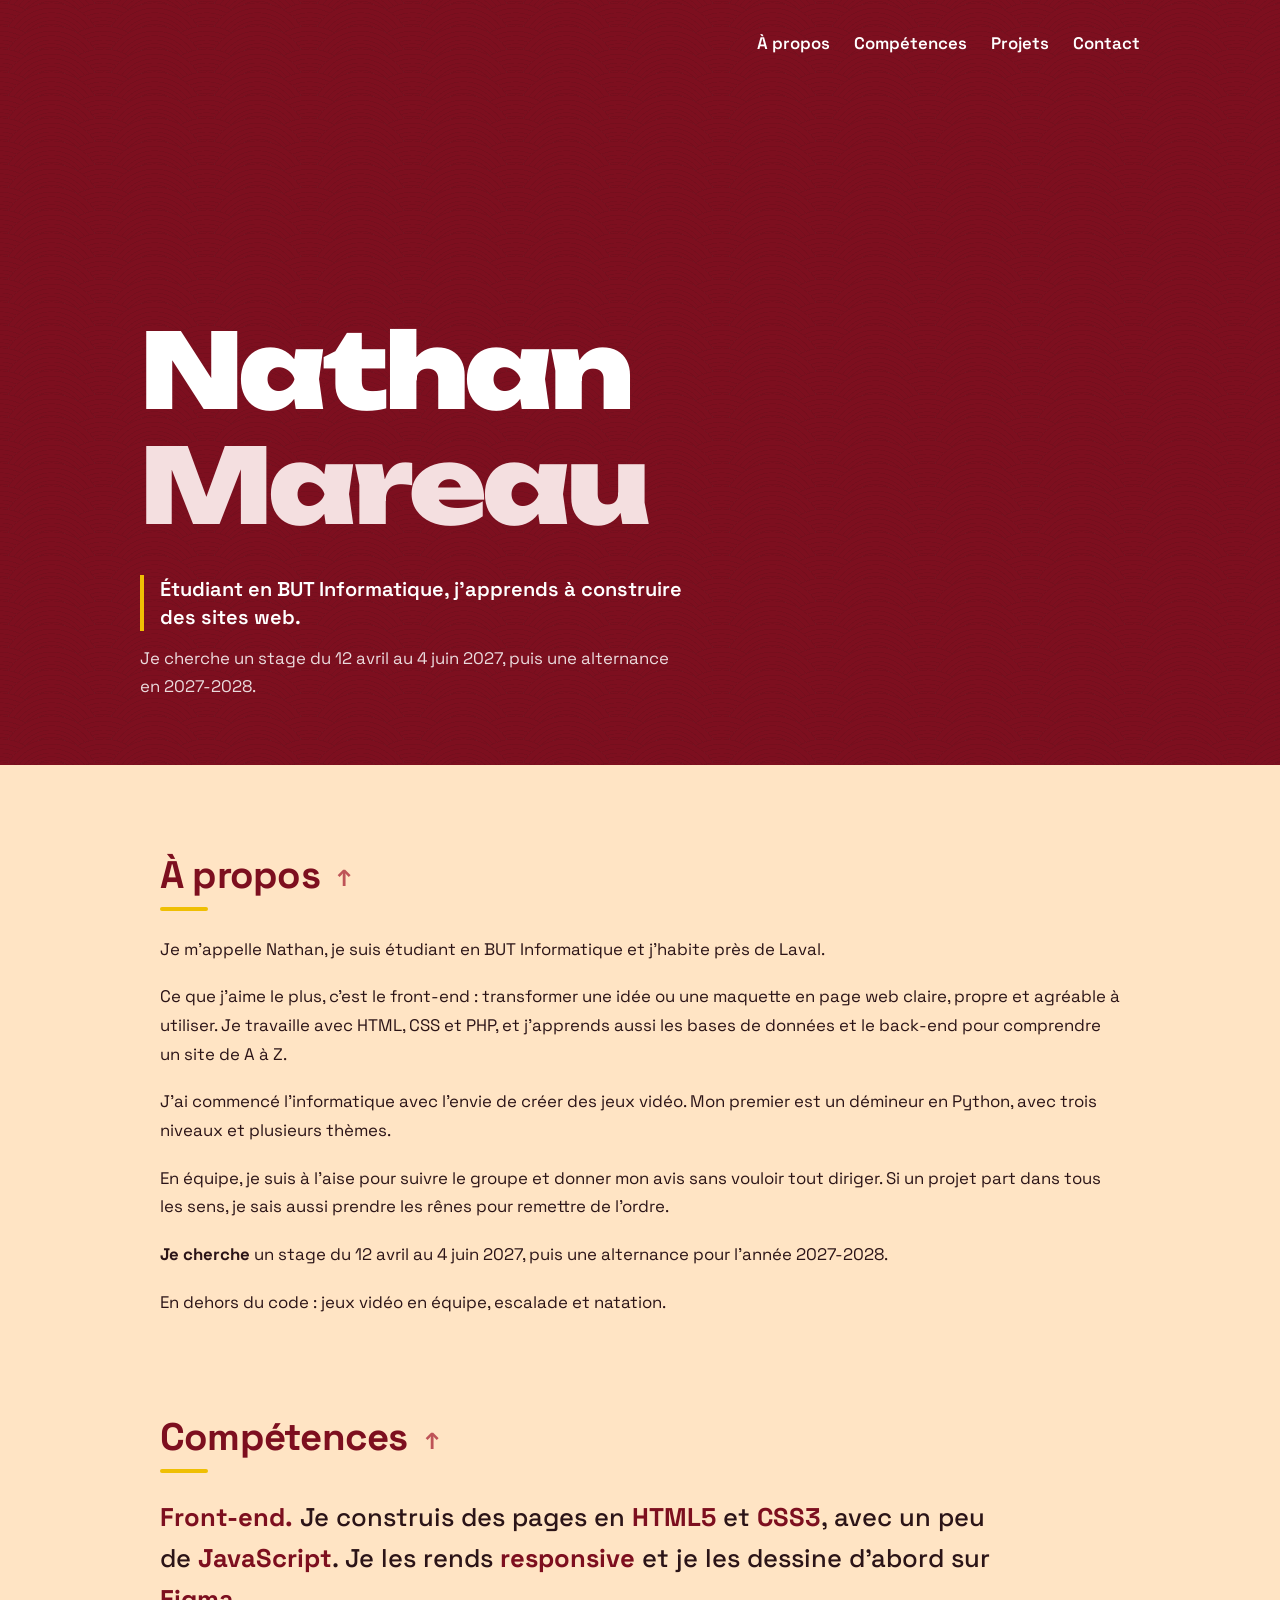
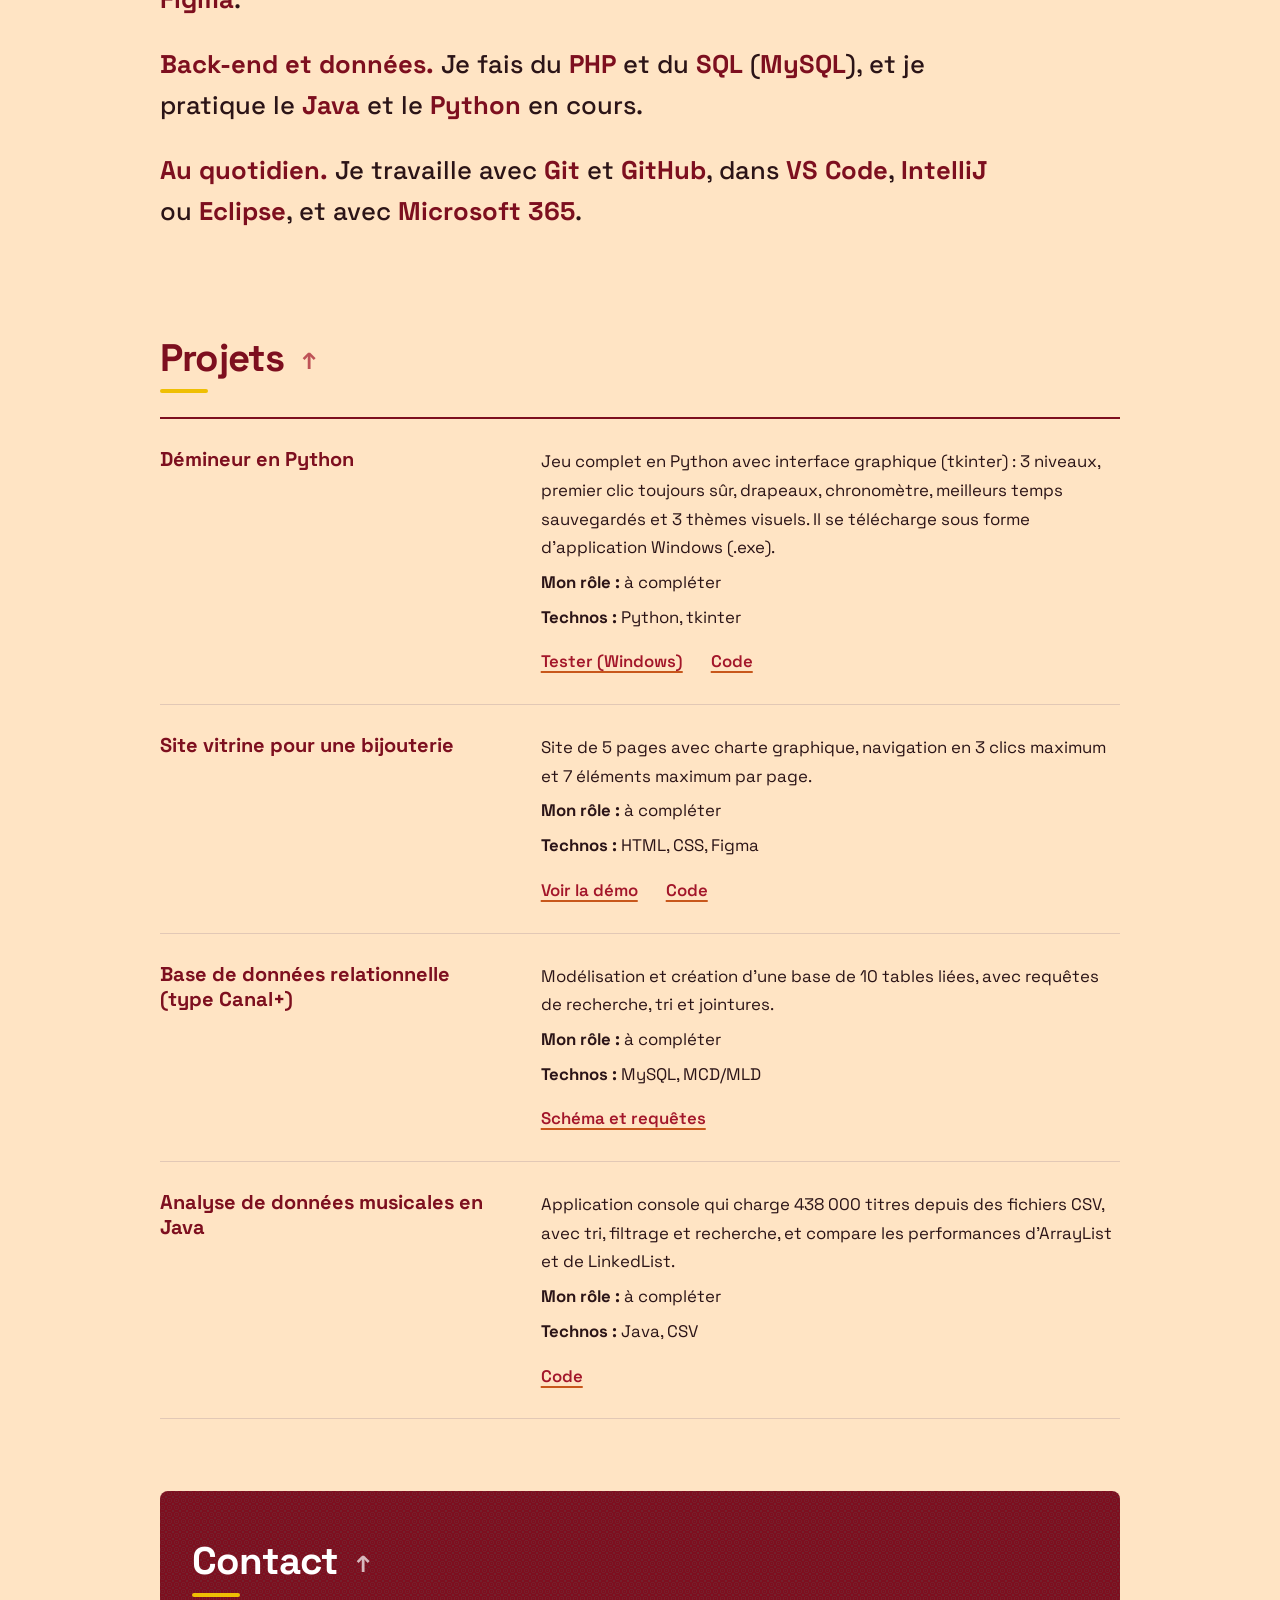
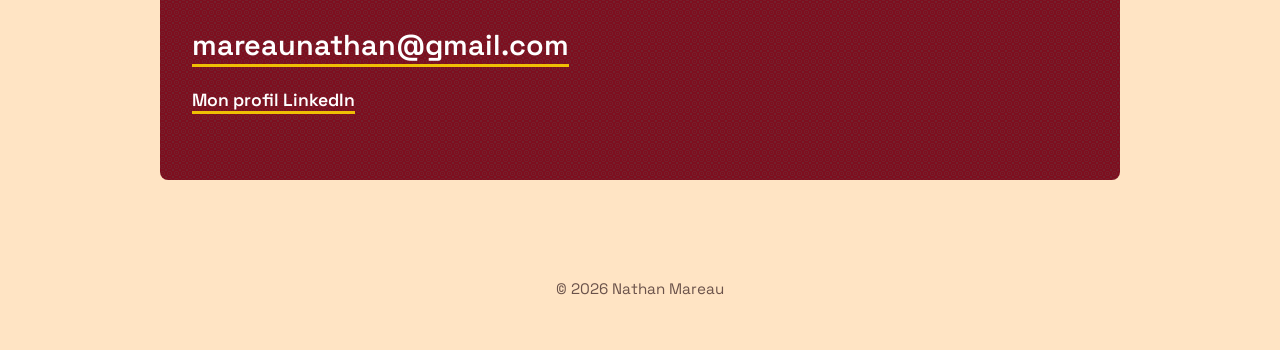
==== commit 62df5593: "deplace" ====
--- a/index.html
+++ b/index.html
@@ -8,7 +8,7 @@
     <link rel="preconnect" href="https://fonts.googleapis.com">
     <link rel="preconnect" href="https://fonts.gstatic.com" crossorigin>
     <link href="https://fonts.googleapis.com/css2?family=Space+Grotesk:wght@400;600;700&family=Unbounded:wght@900&display=swap" rel="stylesheet">
-    <link rel="stylesheet" href="style.css">
+    <link rel="stylesheet" href="portfolio/style.css">
 </head>
 <body>
 <div class="xp" aria-hidden="true"></div>
@@ -32,7 +32,7 @@
 
 <main>
     <section id="about">
-        <h2>À propos<a class="haut" href="#" aria-label="Revenir en haut de la page"></a></h2>
+        <h2>À propos</h2>
         <p>
             Je m'appelle Nathan, je suis étudiant en BUT Informatique et j'habite
             près de Laval.
@@ -44,8 +44,8 @@
             back-end pour comprendre un site de A à Z.
         </p>
         <p>
-            J'ai commencé l'informatique avec l'envie de créer des jeux vidéo. Je n'en
-            ai pas encore fait, mais j'y viens : je prépare un démineur en Python.
+            J'ai commencé l'informatique avec l'envie de créer des jeux vidéo. Mon
+            premier est un démineur en Python, avec trois niveaux et plusieurs thèmes.
         </p>
         <p>
             En équipe, je suis à l'aise pour suivre le groupe et donner mon avis sans
@@ -60,7 +60,7 @@
     </section>
 
     <section id="competences">
-        <h2>Compétences<a class="haut" href="#" aria-label="Revenir en haut de la page"></a></h2>
+        <h2>Compétences</h2>
         <div class="competences">
             <p><strong>Front-end.</strong> Je construis des pages en <strong>HTML5</strong> et <strong>CSS3</strong>, avec un peu de <strong>JavaScript</strong>. Je les rends <strong>responsive</strong> et je les dessine d'abord sur <strong>Figma</strong>.</p>
             <p><strong>Back-end et données.</strong> Je fais du <strong>PHP</strong> et du <strong>SQL</strong> (<strong>MySQL</strong>), et je pratique le <strong>Java</strong> et le <strong>Python</strong> en cours.</p>
@@ -69,8 +69,19 @@
     </section>
 
     <section id="projets">
-        <h2>Projets<a class="haut" href="#" aria-label="Revenir en haut de la page"></a></h2>
+        <h2>Projets</h2>
         <div class="grille">
+            <article class="projet">
+                <h3>Démineur en Python</h3>
+                <p>Jeu complet en Python avec interface graphique (tkinter) : 3 niveaux, premier clic toujours sûr, drapeaux, chronomètre, meilleurs temps sauvegardés et 3 thèmes visuels. Il se télécharge sous forme d'application Windows (.exe).</p>
+                <p><strong>Mon rôle :</strong> à compléter</p>
+                <p><strong>Technos :</strong> Python, tkinter</p>
+                <div class="liens">
+                    <a href="https://github.com/MareauNathan/demineur/releases/latest/download/Demineur.exe">Tester (Windows)</a>
+                    <a href="https://github.com/MareauNathan/demineur">Code</a>
+                </div>
+            </article>
+
             <article class="projet">
                 <h3>Site vitrine pour une bijouterie</h3>
                 <p>Site de 5 pages avec charte graphique, navigation en 3 clics maximum et 7 éléments maximum par page.</p>
@@ -105,14 +116,14 @@
     </section>
 
     <section id="contact">
-        <h2>Contact<a class="haut" href="#" aria-label="Revenir en haut de la page"></a></h2>
+        <h2>Contact</h2>
         <p><a href="mailto:mareaunathan@gmail.com">mareaunathan@gmail.com</a></p>
-        <p class="reseau"><a href="https://www.linkedin.com/in/TON-PROFIL">Mon profil LinkedIn</a></p>
+        <p class="reseau"><a href="https://www.linkedin.com/in/nathan-mareau">Mon profil LinkedIn</a></p>
     </section>
 </main>
 
 <footer>© 2026 Nathan Mareau</footer>
 
-<script src="script.js"></script>
+<script src="portfolio/script.js"></script>
 </body>
 </html>
--- a/portfolio/style.css
+++ b/portfolio/style.css
@@ -0,0 +1,181 @@
+:root {
+    --bordeaux: #7d0f1f;
+    --rouge: #a3162a;
+    --or: #efbf04;
+    --orange: #c8571b;
+    --rose: #f4dfe0;
+    --surlignage: rgba(163, 22, 42, 0.18);
+    --pale: #fbf3f3;
+    --texte: #2b1417;
+    --ligne: #e2c8b6;
+    --titre: "Unbounded", "Arial Black", system-ui, sans-serif;
+    --corps: "Space Grotesk", system-ui, sans-serif;
+}
+
+* { box-sizing: border-box; margin: 0; padding: 0; }
+
+html { scroll-behavior: smooth; }
+
+body {
+    font-family: var(--corps);
+    font-size: 1.05rem;
+    line-height: 1.7;
+    color: var(--texte);
+    background: bisque;
+}
+
+a { color: var(--rouge); font-weight: 600; }
+
+:focus-visible { outline: 3px solid var(--rouge); outline-offset: 3px; }
+header :focus-visible, #contact :focus-visible { outline-color: #fff; }
+
+.xp {
+    position: fixed; top: 0; left: 0; z-index: 20;
+    height: 4px; width: 0;
+    background: var(--orange);
+}
+
+/* En-tête */
+header {
+    min-height: 85svh;
+    display: flex; flex-direction: column;
+    padding: 1.5rem max(1.25rem, calc((100% - 1000px) / 2)) 4rem;
+    background-color: #7d0f1f;
+    background-image: url("assets/arches.png");
+    color: #fff;
+}
+
+nav { display: flex; flex-wrap: wrap; justify-content: flex-end; gap: 1.5rem; }
+
+header nav a {
+    color: #fff; text-decoration: none; font-weight: 600;
+    padding: 0.3rem 0;
+    border-bottom: 2px solid transparent;
+    transition: border-color 0.2s;
+}
+header nav a:hover { border-bottom-color: var(--or); }
+
+.accueil { margin-top: auto; }
+
+h1 {
+    font-family: var(--titre); font-weight: 900;
+    font-size: clamp(2.6rem, 10vw, 6.5rem);
+    line-height: 1; letter-spacing: -0.04em;
+    margin-bottom: 1.75rem;
+}
+.ligne { display: block; overflow: hidden; padding-bottom: 0.1em; }
+.ligne span { display: block; animation: monte 0.9s cubic-bezier(0.2, 0.8, 0.2, 1) both; }
+.nom span { color: var(--rose); animation-delay: 0.15s; }
+@keyframes monte { from { transform: translateY(105%); } }
+
+.metier, .cherche { max-width: 34rem; animation: apparait 0.8s 0.6s both; }
+.metier {
+    font-size: 1.25rem; font-weight: 600; line-height: 1.4;
+    padding-left: 1rem; border-left: 4px solid var(--or);
+}
+.cherche { margin-top: 0.8rem; opacity: 0.85; }
+@keyframes apparait { from { opacity: 0; transform: translateY(10px); } }
+
+/* Contenu */
+main { max-width: 1000px; margin: 0 auto; padding: 3rem 1.25rem 2rem; }
+section { padding: 2.5rem 0; }
+
+h2 {
+    font-weight: 700;
+    font-size: clamp(1.8rem, 4.5vw, 2.4rem);
+    line-height: 1.15; letter-spacing: -0.02em;
+    color: var(--bordeaux);
+    margin-bottom: 1.5rem;
+}
+h2::after {
+    content: ""; display: block; width: 3rem; height: 4px; margin-top: 0.6rem;
+    border-radius: 2px; background: var(--or);
+}
+
+/* Flèche de retour en haut, ajoutée à chaque titre par script.js */
+.haut {
+    display: inline-block;
+    margin-left: 0.5rem;
+    font-size: 0.6em;
+    font-weight: 700;
+    text-decoration: none;
+    vertical-align: middle;
+    opacity: 0.7;
+    transition: transform 0.2s, opacity 0.2s;
+}
+.haut:hover { transform: translateY(-4px); opacity: 1; }
+#contact .haut { font-size: 0.6em; text-decoration: none; }
+
+#about p { max-width: 60rem; margin-bottom: 1.2rem; }
+/*#about p:first-of-type { font-size: 1.3rem; font-weight: 600; line-height: 1.5; }*/
+/*#about strong { box-shadow: inset 0 -0.4em 0 var(--surlignage); }*/
+
+/* Compétences : trois phrases */
+.competences { max-width: 53rem; }
+.competences p {
+    font-size: clamp(1.2rem, 2.6vw, 1.6rem);
+    font-weight: 500; line-height: 1.6;
+    margin-bottom: 1.5rem;
+}
+.competences strong {
+    color: var(--bordeaux); font-weight: 700;
+}
+
+/* Projets : une liste en lignes, sans boîtes */
+.grille { border-top: 2px solid var(--bordeaux); }
+.projet {
+    display: grid; gap: 0.4rem 2.5rem;
+    grid-template-columns: minmax(0, 1fr) minmax(0, 1.7fr);
+    padding: 1.75rem 0;
+    border-bottom: 1px solid var(--ligne);
+}
+.projet h3 {
+    grid-column: 1; grid-row: 1 / span 4;
+    font-size: 1.25rem; line-height: 1.25; color: var(--bordeaux);
+    transition: color 0.2s;
+}
+.projet:hover h3 { color: var(--rouge); }
+.projet p, .liens { grid-column: 2; margin: 0; }
+.liens { margin-top: 0.6rem; }
+.liens a {
+    margin-right: 1.5rem;
+    text-decoration: underline; text-decoration-thickness: 2px;
+    text-underline-offset: 0.25em; text-decoration-color: var(--orange);
+}
+.liens a:hover { color: var(--bordeaux); }
+
+/* Contact */
+#contact {
+    margin: 2rem 0; padding: 3rem 2rem;
+    background-color: #7d0f1f;
+    background-image: url("assets/dark-dotted-2.png"); color: #fff;
+    border-radius: 8px;
+}
+#contact h2 { color: #fff; }
+#contact p { margin-bottom: 1rem; }
+#contact a {
+    color: #fff; font-size: clamp(1.1rem, 4vw, 1.8rem);
+    word-break: break-word;
+    text-decoration: underline; text-decoration-thickness: 3px;
+    text-underline-offset: 0.3em; text-decoration-color: var(--or);
+}
+#contact .reseau a { font-size: 1.1rem; }
+
+footer { text-align: center; padding: 2rem 1rem 3rem; font-size: 0.95rem; opacity: 0.7; }
+
+@media (max-width: 560px) {
+    nav { justify-content: flex-start; gap: 1rem; }
+    header { padding-bottom: 3rem; }
+    #contact { padding: 2.5rem 1.25rem; }
+}
+
+@media (max-width: 700px) {
+    .projet { grid-template-columns: 1fr; }
+    .projet h3 { grid-row: auto; }
+    .projet h3, .projet p, .liens { grid-column: 1; }
+}
+
+@media (prefers-reduced-motion: reduce) {
+    *, *::before, *::after { animation: none !important; transition: none !important; }
+    html { scroll-behavior: auto; }
+}
